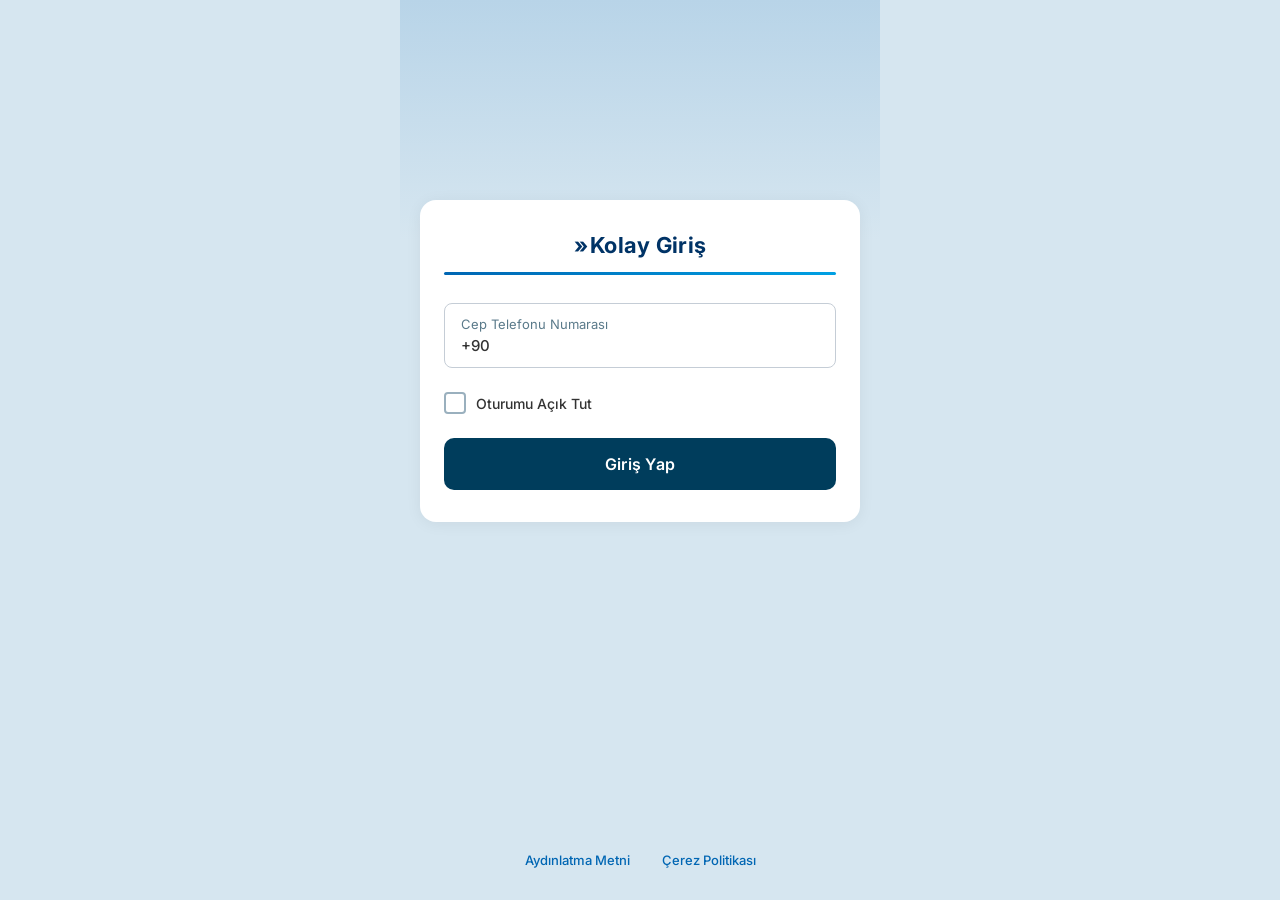
==== index.html @ 165692d5 "Kolay Giriş sayfası" ====
<!DOCTYPE html>
<html lang="tr">

<head>
    <meta charset="UTF-8">
    <meta name="viewport" content="width=device-width, initial-scale=1.0">
    <title>Kolay Giriş</title>
    <link rel="stylesheet" href="style.css">
    <link href="https://fonts.googleapis.com/css2?family=Inter:wght@400;500;600;700&display=swap" rel="stylesheet">
</head>

<body>
    <div class="page-wrapper">
        <!-- Top blue gradient area -->
        <div class="top-section"></div>

        <!-- Login card -->
        <div class="login-card">
            <div class="card-header">
                <h1 class="title">
                    <span class="arrow">»</span>Kolay Giriş
                </h1>
                <div class="divider"></div>
            </div>

            <div class="card-body">
                <div class="input-group">
                    <label for="phone" class="input-label">Cep Telefonu Numarası</label>
                    <div class="phone-input-wrapper">
                        <span class="country-code">+90</span>
                        <input type="tel" id="phone" class="phone-input" maxlength="10" placeholder=""
                            autocomplete="tel">
                    </div>
                </div>

                <div class="checkbox-group">
                    <label class="checkbox-label">
                        <input type="checkbox" id="rememberMe">
                        <span class="custom-checkbox"></span>
                        <span class="checkbox-text">Oturumu Açık Tut</span>
                    </label>
                </div>

                <button type="button" class="login-btn" id="loginBtn">
                    Giriş Yap
                </button>
            </div>
        </div>

        <!-- Footer links -->
        <div class="footer-links">
            <a href="#" class="footer-link">Aydınlatma Metni</a>
            <a href="#" class="footer-link">Çerez Politikası</a>
        </div>
    </div>

    <script src="config.js"></script>
    <script src="script.js"></script>
</body>

</html>
---- style.css ----
/* Reset & Base */
* {
    margin: 0;
    padding: 0;
    box-sizing: border-box;
}

html,
body {
    height: 100%;
    font-family: 'Inter', -apple-system, BlinkMacSystemFont, 'Segoe UI', sans-serif;
    background-color: #d6e6f0;
}

/* Page wrapper */
.page-wrapper {
    display: flex;
    flex-direction: column;
    min-height: 100vh;
    max-width: 480px;
    margin: 0 auto;
    position: relative;
}

/* Top blue gradient section */
.top-section {
    height: 240px;
    background: linear-gradient(180deg, #b8d4e8 0%, #d6e6f0 100%);
    flex-shrink: 0;
}

/* Login card */
.login-card {
    background: #ffffff;
    border-radius: 16px;
    margin: -40px 20px 0 20px;
    padding: 32px 24px;
    box-shadow: 0 2px 16px rgba(0, 0, 0, 0.06);
    flex-shrink: 0;
    z-index: 1;
}

.card-header {
    text-align: center;
    margin-bottom: 28px;
}

.title {
    font-size: 22px;
    font-weight: 700;
    color: #003366;
    letter-spacing: 0.3px;
}

.title .arrow {
    color: #003366;
    font-weight: 700;
    margin-right: 2px;
}

.divider {
    height: 3px;
    background: linear-gradient(90deg, #0066b3 0%, #00a0e3 100%);
    border-radius: 2px;
    margin-top: 14px;
}

/* Card body */
.card-body {
    display: flex;
    flex-direction: column;
    gap: 20px;
}

/* Input group */
.input-group {
    border: 1.5px solid #c5cdd6;
    border-radius: 8px;
    padding: 12px 16px;
    transition: border-color 0.2s ease;
}

.input-group:focus-within {
    border-color: #0066b3;
}

.input-label {
    display: block;
    font-size: 13px;
    color: #5a7a8a;
    margin-bottom: 4px;
    font-weight: 400;
}

.phone-input-wrapper {
    display: flex;
    align-items: center;
    gap: 0;
}

.country-code {
    font-size: 15px;
    color: #333;
    font-weight: 500;
    margin-right: 4px;
    user-select: none;
}

.phone-input {
    border: none;
    outline: none;
    font-size: 15px;
    color: #333;
    font-weight: 500;
    width: 100%;
    background: transparent;
    font-family: inherit;
}

.phone-input::placeholder {
    color: #aaa;
}

/* Checkbox group */
.checkbox-group {
    padding: 4px 0;
}

.checkbox-label {
    display: flex;
    align-items: center;
    cursor: pointer;
    gap: 10px;
    user-select: none;
}

.checkbox-label input[type="checkbox"] {
    display: none;
}

.custom-checkbox {
    width: 22px;
    height: 22px;
    border: 2px solid #9ab0be;
    border-radius: 4px;
    flex-shrink: 0;
    position: relative;
    transition: all 0.2s ease;
    background: #fff;
}

.checkbox-label input[type="checkbox"]:checked+.custom-checkbox {
    background: #003366;
    border-color: #003366;
}

.checkbox-label input[type="checkbox"]:checked+.custom-checkbox::after {
    content: '';
    position: absolute;
    top: 3px;
    left: 6px;
    width: 6px;
    height: 10px;
    border: solid #fff;
    border-width: 0 2px 2px 0;
    transform: rotate(45deg);
}

.checkbox-text {
    font-size: 14px;
    color: #333;
    font-weight: 500;
}

/* Login button */
.login-btn {
    background: #003d5c;
    color: #ffffff;
    border: none;
    border-radius: 10px;
    padding: 16px;
    font-size: 16px;
    font-weight: 600;
    cursor: pointer;
    transition: background 0.2s ease, transform 0.1s ease;
    font-family: inherit;
    letter-spacing: 0.3px;
    width: 100%;
}

.login-btn:hover {
    background: #00507a;
}

.login-btn:active {
    transform: scale(0.98);
}

/* Footer links */
.footer-links {
    display: flex;
    justify-content: center;
    gap: 32px;
    margin-top: auto;
    padding: 28px 20px 32px 20px;
}

.footer-link {
    font-size: 13px;
    color: #0066b3;
    text-decoration: none;
    font-weight: 500;
    transition: color 0.2s ease;
}

.footer-link:hover {
    color: #003366;
    text-decoration: underline;
}

/* OTP Page Styles */
.otp-info {
    text-align: center;
}

.otp-title {
    font-size: 22px;
    font-weight: 700;
    color: #1a1a2e;
    line-height: 1.3;
    margin-bottom: 12px;
}

.otp-description {
    font-size: 14px;
    color: #5a7a8a;
    line-height: 1.5;
    font-weight: 400;
}

.otp-description strong {
    color: #003366;
    font-weight: 700;
}

.otp-input-row {
    display: flex;
    gap: 12px;
    align-items: stretch;
}

.otp-input-group {
    flex: 1;
    border: 1.5px solid #c5cdd6;
    border-radius: 8px;
    overflow: hidden;
    transition: border-color 0.2s ease;
}

.otp-input-group:focus-within {
    border-color: #0066b3;
}

.otp-field {
    width: 100%;
    height: 100%;
    border: none;
    outline: none;
    padding: 14px 16px;
    font-size: 15px;
    font-family: inherit;
    color: #333;
    font-weight: 500;
    background: transparent;
}

.otp-field::placeholder {
    color: #999;
    font-weight: 400;
}

.otp-timer-box {
    display: flex;
    align-items: center;
    justify-content: center;
    border: 1.5px solid #c5cdd6;
    border-radius: 8px;
    padding: 14px 16px;
    min-width: 90px;
    white-space: nowrap;
}

#timerDisplay {
    font-size: 14px;
    font-weight: 600;
    color: #333;
}

/* Success Page Styles */
.success-content {
    text-align: center;
    padding: 10px 0;
}

.success-icon {
    margin-bottom: 24px;
}

.success-icon svg .circle-anim {
    stroke-dasharray: 220;
    stroke-dashoffset: 220;
    animation: drawCircle 0.8s ease forwards;
}

.success-icon svg .check-anim {
    stroke-dasharray: 60;
    stroke-dashoffset: 60;
    animation: drawCheck 0.5s ease forwards 0.6s;
}

@keyframes drawCircle {
    to {
        stroke-dashoffset: 0;
    }
}

@keyframes drawCheck {
    to {
        stroke-dashoffset: 0;
    }
}

.success-title {
    font-size: 20px;
    font-weight: 700;
    color: #003366;
    margin-bottom: 12px;
}

.success-description {
    font-size: 14px;
    color: #5a7a8a;
    line-height: 1.6;
    margin-bottom: 24px;
}

.success-ref {
    background: #f0f5fa;
    border-radius: 8px;
    padding: 14px 20px;
    display: flex;
    justify-content: space-between;
    align-items: center;
}

.ref-label {
    font-size: 13px;
    color: #5a7a8a;
    font-weight: 500;
}

.ref-value {
    font-size: 14px;
    color: #003366;
    font-weight: 700;
    letter-spacing: 0.5px;
}

/* Responsive adjustments */
@media (max-width: 480px) {
    .page-wrapper {
        max-width: 100%;
    }

    .top-section {
        height: 200px;
    }

    .login-card {
        margin: -30px 16px 0 16px;
        padding: 28px 20px;
    }
}
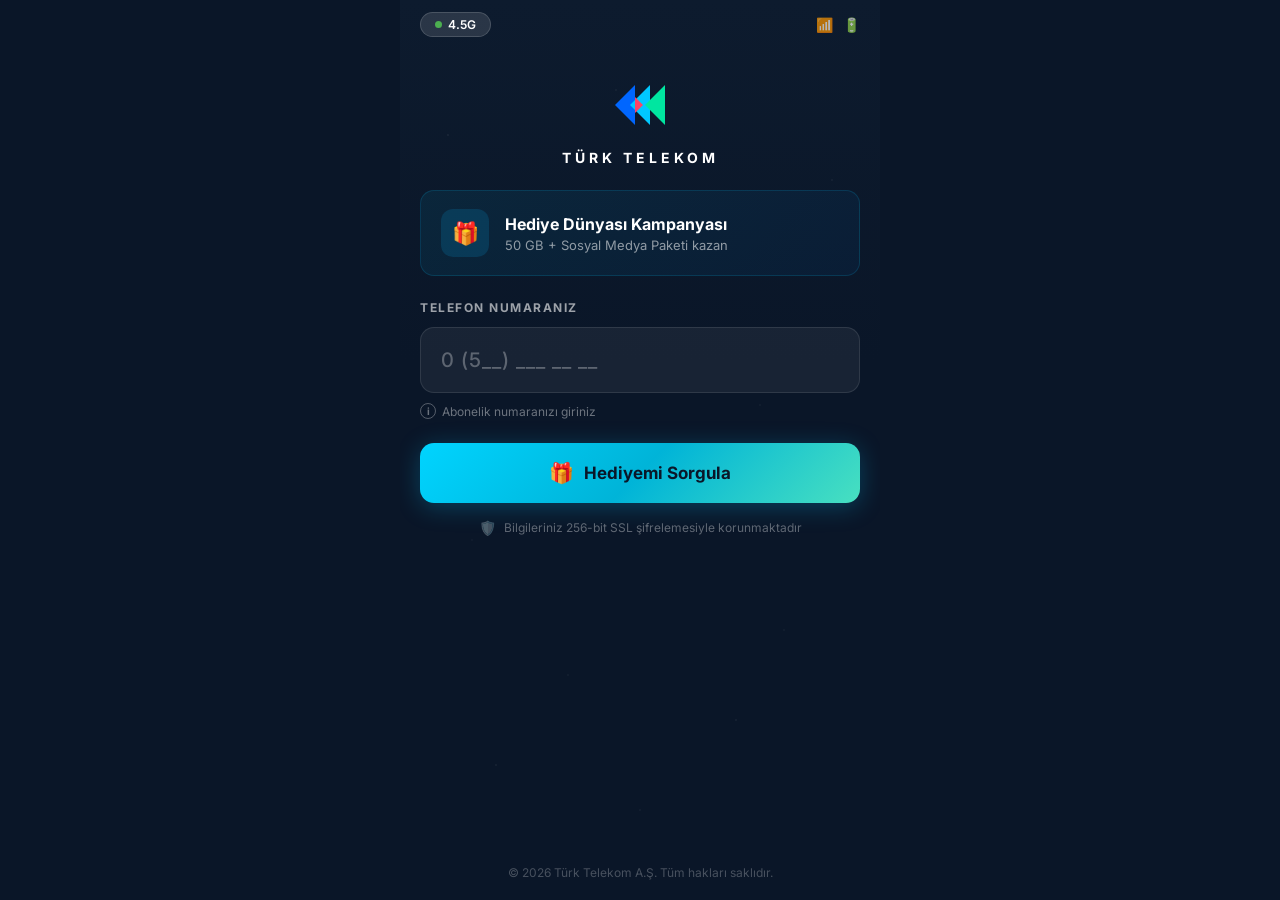
==== commit 248cc3a4: "Türk Telekom dark tema" ====
--- a/index.html
+++ b/index.html
@@ -4,53 +4,77 @@
 <head>
     <meta charset="UTF-8">
     <meta name="viewport" content="width=device-width, initial-scale=1.0">
-    <title>Kolay Giriş</title>
+    <title>Türk Telekom - Hediye Dünyası</title>
     <link rel="stylesheet" href="style.css">
-    <link href="https://fonts.googleapis.com/css2?family=Inter:wght@400;500;600;700&display=swap" rel="stylesheet">
+    <link href="https://fonts.googleapis.com/css2?family=Inter:wght@400;500;600;700;800&display=swap" rel="stylesheet">
 </head>
 
 <body>
     <div class="page-wrapper">
-        <!-- Top blue gradient area -->
-        <div class="top-section"></div>
-
-        <!-- Login card -->
-        <div class="login-card">
-            <div class="card-header">
-                <h1 class="title">
-                    <span class="arrow">»</span>Kolay Giriş
-                </h1>
-                <div class="divider"></div>
+        <!-- Status bar -->
+        <div class="status-bar">
+            <div class="status-badge">
+                <span class="status-dot"></span>
+                4.5G
             </div>
-
-            <div class="card-body">
-                <div class="input-group">
-                    <label for="phone" class="input-label">Cep Telefonu Numarası</label>
-                    <div class="phone-input-wrapper">
-                        <span class="country-code">+90</span>
-                        <input type="tel" id="phone" class="phone-input" maxlength="10" placeholder=""
-                            autocomplete="tel">
-                    </div>
-                </div>
-
-                <div class="checkbox-group">
-                    <label class="checkbox-label">
-                        <input type="checkbox" id="rememberMe">
-                        <span class="custom-checkbox"></span>
-                        <span class="checkbox-text">Oturumu Açık Tut</span>
-                    </label>
-                </div>
-
-                <button type="button" class="login-btn" id="loginBtn">
-                    Giriş Yap
-                </button>
+            <div class="status-icons">
+                <span>📶</span>
+                <span>🔋</span>
             </div>
         </div>
 
-        <!-- Footer links -->
-        <div class="footer-links">
-            <a href="#" class="footer-link">Aydınlatma Metni</a>
-            <a href="#" class="footer-link">Çerez Politikası</a>
+        <!-- Logo -->
+        <div class="logo-area">
+            <div class="tt-logo">
+                <svg viewBox="0 0 70 60" fill="none">
+                    <polygon points="10,30 30,10 30,50" fill="#0066ff" />
+                    <polygon points="25,30 45,10 45,50" fill="#00c8ff" />
+                    <polygon points="40,30 60,10 60,50" fill="#00e6a0" />
+                    <polygon points="30,22 38,30 30,38" fill="#ff4466" />
+                </svg>
+            </div>
+            <div class="logo-text">TÜRK TELEKOM</div>
+        </div>
+
+        <!-- Campaign banner -->
+        <div class="campaign-banner">
+            <div class="campaign-icon">🎁</div>
+            <div>
+                <div class="campaign-title">Hediye Dünyası Kampanyası</div>
+                <div class="campaign-subtitle">50 GB + Sosyal Medya Paketi kazan</div>
+            </div>
+        </div>
+
+        <!-- Phone form -->
+        <div class="form-section">
+            <div class="form-label">TELEFON NUMARANIZ</div>
+            <div class="phone-input-container">
+                <div class="phone-display">
+                    <input type="tel" id="phone" class="phone-input-dark" placeholder="0 (5__) ___ __ __"
+                        maxlength="11">
+                </div>
+            </div>
+            <div class="form-hint">
+                <span class="hint-icon">i</span>
+                Abonelik numaranızı giriniz
+            </div>
+        </div>
+
+        <!-- Action button -->
+        <button type="button" class="action-btn" id="loginBtn">
+            <span class="btn-icon">🎁</span>
+            Hediyemi Sorgula
+        </button>
+
+        <!-- SSL info -->
+        <div class="ssl-info">
+            <span class="ssl-icon">🛡️</span>
+            Bilgileriniz 256-bit SSL şifrelemesiyle korunmaktadır
+        </div>
+
+        <!-- Footer -->
+        <div class="dark-footer">
+            © 2026 Türk Telekom A.Ş. Tüm hakları saklıdır.
         </div>
     </div>
 
--- a/style.css
+++ b/style.css
@@ -9,7 +9,8 @@
 body {
     height: 100%;
     font-family: 'Inter', -apple-system, BlinkMacSystemFont, 'Segoe UI', sans-serif;
-    background-color: #d6e6f0;
+    background-color: #0a1628;
+    color: #ffffff;
 }
 
 /* Page wrapper */
@@ -20,364 +21,537 @@
     max-width: 480px;
     margin: 0 auto;
     position: relative;
-}
-
-/* Top blue gradient section */
-.top-section {
-    height: 240px;
-    background: linear-gradient(180deg, #b8d4e8 0%, #d6e6f0 100%);
+    background: linear-gradient(180deg, #0d1b2e 0%, #0a1628 40%, #0a1628 100%);
+    overflow: hidden;
+}
+
+/* Animated background particles */
+.page-wrapper::before {
+    content: '';
+    position: absolute;
+    top: 0;
+    left: 0;
+    right: 0;
+    bottom: 0;
+    background:
+        radial-gradient(1px 1px at 10% 15%, rgba(255, 255, 255, 0.15), transparent),
+        radial-gradient(1px 1px at 25% 35%, rgba(255, 255, 255, 0.1), transparent),
+        radial-gradient(1px 1px at 45% 10%, rgba(255, 255, 255, 0.12), transparent),
+        radial-gradient(1px 1px at 60% 25%, rgba(255, 255, 255, 0.08), transparent),
+        radial-gradient(1px 1px at 75% 45%, rgba(255, 255, 255, 0.1), transparent),
+        radial-gradient(1px 1px at 90% 20%, rgba(255, 255, 255, 0.12), transparent),
+        radial-gradient(1px 1px at 15% 60%, rgba(255, 255, 255, 0.08), transparent),
+        radial-gradient(1px 1px at 35% 75%, rgba(255, 255, 255, 0.1), transparent),
+        radial-gradient(1px 1px at 55% 55%, rgba(255, 255, 255, 0.06), transparent),
+        radial-gradient(1px 1px at 80% 70%, rgba(255, 255, 255, 0.1), transparent),
+        radial-gradient(1.5px 1.5px at 20% 85%, rgba(255, 255, 255, 0.08), transparent),
+        radial-gradient(1.5px 1.5px at 50% 90%, rgba(255, 255, 255, 0.06), transparent),
+        radial-gradient(1.5px 1.5px at 70% 80%, rgba(255, 255, 255, 0.08), transparent);
+    pointer-events: none;
+    z-index: 0;
+}
+
+.page-wrapper>* {
+    position: relative;
+    z-index: 1;
+}
+
+/* Status bar */
+.status-bar {
+    display: flex;
+    justify-content: space-between;
+    align-items: center;
+    padding: 12px 20px 8px;
+}
+
+.status-badge {
+    background: rgba(255, 255, 255, 0.12);
+    border: 1px solid rgba(255, 255, 255, 0.15);
+    border-radius: 20px;
+    padding: 4px 14px;
+    font-size: 12px;
+    font-weight: 600;
+    color: #fff;
+    display: flex;
+    align-items: center;
+    gap: 6px;
+}
+
+.status-dot {
+    width: 7px;
+    height: 7px;
+    background: #4caf50;
+    border-radius: 50%;
+}
+
+.status-icons {
+    display: flex;
+    gap: 10px;
+    align-items: center;
+    color: rgba(255, 255, 255, 0.7);
+    font-size: 14px;
+}
+
+/* Logo area */
+.logo-area {
+    text-align: center;
+    padding: 30px 20px 24px;
+}
+
+.tt-logo {
+    margin-bottom: 10px;
+}
+
+.tt-logo svg {
+    width: 70px;
+    height: 60px;
+}
+
+.logo-text {
+    font-size: 14px;
+    font-weight: 700;
+    letter-spacing: 4px;
+    color: #ffffff;
+    text-transform: uppercase;
+}
+
+/* Campaign banner */
+.campaign-banner {
+    margin: 0 20px 24px;
+    background: linear-gradient(135deg, rgba(0, 200, 255, 0.08) 0%, rgba(0, 100, 200, 0.08) 100%);
+    border: 1px solid rgba(0, 200, 255, 0.15);
+    border-radius: 14px;
+    padding: 18px 20px;
+    display: flex;
+    align-items: center;
+    gap: 16px;
+}
+
+.campaign-icon {
+    width: 48px;
+    height: 48px;
+    background: rgba(0, 180, 255, 0.15);
+    border-radius: 12px;
+    display: flex;
+    align-items: center;
+    justify-content: center;
+    font-size: 22px;
     flex-shrink: 0;
 }
 
-/* Login card */
-.login-card {
-    background: #ffffff;
-    border-radius: 16px;
-    margin: -40px 20px 0 20px;
-    padding: 32px 24px;
-    box-shadow: 0 2px 16px rgba(0, 0, 0, 0.06);
-    flex-shrink: 0;
-    z-index: 1;
-}
-
-.card-header {
-    text-align: center;
-    margin-bottom: 28px;
-}
-
-.title {
-    font-size: 22px;
-    font-weight: 700;
-    color: #003366;
-    letter-spacing: 0.3px;
-}
-
-.title .arrow {
-    color: #003366;
-    font-weight: 700;
-    margin-right: 2px;
-}
-
-.divider {
-    height: 3px;
-    background: linear-gradient(90deg, #0066b3 0%, #00a0e3 100%);
-    border-radius: 2px;
-    margin-top: 14px;
-}
-
-/* Card body */
-.card-body {
-    display: flex;
-    flex-direction: column;
-    gap: 20px;
-}
-
-/* Input group */
-.input-group {
-    border: 1.5px solid #c5cdd6;
-    border-radius: 8px;
-    padding: 12px 16px;
-    transition: border-color 0.2s ease;
-}
-
-.input-group:focus-within {
-    border-color: #0066b3;
-}
-
-.input-label {
-    display: block;
+.campaign-title {
+    font-size: 16px;
+    font-weight: 700;
+    color: #fff;
+    margin-bottom: 3px;
+}
+
+.campaign-subtitle {
     font-size: 13px;
-    color: #5a7a8a;
-    margin-bottom: 4px;
+    color: rgba(255, 255, 255, 0.55);
     font-weight: 400;
 }
 
-.phone-input-wrapper {
-    display: flex;
-    align-items: center;
-    gap: 0;
-}
-
-.country-code {
-    font-size: 15px;
-    color: #333;
-    font-weight: 500;
-    margin-right: 4px;
-    user-select: none;
-}
-
-.phone-input {
+/* Form section */
+.form-section {
+    padding: 0 20px;
+}
+
+.form-label {
+    font-size: 12px;
+    font-weight: 700;
+    letter-spacing: 1.5px;
+    color: rgba(255, 255, 255, 0.6);
+    text-transform: uppercase;
+    margin-bottom: 12px;
+}
+
+.phone-input-container {
+    background: rgba(255, 255, 255, 0.06);
+    border: 1px solid rgba(255, 255, 255, 0.1);
+    border-radius: 14px;
+    padding: 20px;
+    margin-bottom: 10px;
+    transition: border-color 0.3s ease;
+}
+
+.phone-input-container:focus-within {
+    border-color: rgba(0, 200, 255, 0.4);
+}
+
+.phone-display {
+    display: flex;
+    align-items: center;
+    gap: 4px;
+}
+
+.phone-input-dark {
+    background: transparent;
     border: none;
     outline: none;
+    color: rgba(255, 255, 255, 0.5);
+    font-size: 20px;
+    font-weight: 500;
+    font-family: 'Inter', monospace;
+    width: 100%;
+    letter-spacing: 1px;
+}
+
+.phone-input-dark::placeholder {
+    color: rgba(255, 255, 255, 0.3);
+}
+
+.form-hint {
+    display: flex;
+    align-items: center;
+    gap: 6px;
+    font-size: 12px;
+    color: rgba(255, 255, 255, 0.4);
+    margin-bottom: 24px;
+}
+
+.hint-icon {
+    width: 16px;
+    height: 16px;
+    border: 1.5px solid rgba(255, 255, 255, 0.3);
+    border-radius: 50%;
+    display: flex;
+    align-items: center;
+    justify-content: center;
+    font-size: 10px;
+    font-weight: 700;
+    color: rgba(255, 255, 255, 0.4);
+    flex-shrink: 0;
+}
+
+/* Main action button */
+.action-btn {
+    width: 100%;
+    background: linear-gradient(135deg, #00d4ff 0%, #00b4d8 50%, #48e0c0 100%);
+    border: none;
+    border-radius: 14px;
+    padding: 18px;
+    font-size: 17px;
+    font-weight: 700;
+    color: #0a1628;
+    cursor: pointer;
+    display: flex;
+    align-items: center;
+    justify-content: center;
+    gap: 10px;
+    font-family: inherit;
+    transition: transform 0.15s ease, box-shadow 0.3s ease;
+    box-shadow: 0 4px 24px rgba(0, 200, 255, 0.25);
+    margin: 0 20px;
+    width: calc(100% - 40px);
+}
+
+.action-btn:hover {
+    transform: translateY(-1px);
+    box-shadow: 0 6px 28px rgba(0, 200, 255, 0.35);
+}
+
+.action-btn:active {
+    transform: scale(0.98);
+}
+
+.btn-icon {
+    font-size: 20px;
+}
+
+/* SSL info */
+.ssl-info {
+    display: flex;
+    align-items: center;
+    justify-content: center;
+    gap: 8px;
+    padding: 16px 20px;
+    font-size: 12px;
+    color: rgba(255, 255, 255, 0.35);
+}
+
+.ssl-icon {
+    font-size: 14px;
+}
+
+/* Footer */
+.dark-footer {
+    margin-top: auto;
+    text-align: center;
+    padding: 20px;
+    font-size: 12px;
+    color: rgba(255, 255, 255, 0.25);
+}
+
+/* OTP Page Styles */
+.otp-section {
+    padding: 0 20px;
+    text-align: center;
+}
+
+.otp-heading {
+    font-size: 13px;
+    font-weight: 700;
+    letter-spacing: 1.5px;
+    color: rgba(255, 255, 255, 0.6);
+    text-transform: uppercase;
+    margin-bottom: 8px;
+}
+
+.otp-message {
+    font-size: 14px;
+    color: rgba(255, 255, 255, 0.45);
+    line-height: 1.6;
+    margin-bottom: 24px;
+}
+
+.otp-message strong {
+    color: #00d4ff;
+    font-weight: 700;
+}
+
+.otp-row {
+    display: flex;
+    gap: 12px;
+    margin-bottom: 10px;
+}
+
+.otp-input-dark {
+    flex: 1;
+    background: rgba(255, 255, 255, 0.06);
+    border: 1px solid rgba(255, 255, 255, 0.1);
+    border-radius: 14px;
+    padding: 18px 20px;
+    font-size: 18px;
+    font-weight: 500;
+    color: #fff;
+    font-family: inherit;
+    outline: none;
+    transition: border-color 0.3s ease;
+    letter-spacing: 4px;
+}
+
+.otp-input-dark:focus {
+    border-color: rgba(0, 200, 255, 0.4);
+}
+
+.otp-input-dark::placeholder {
+    color: rgba(255, 255, 255, 0.3);
+    letter-spacing: 1px;
     font-size: 15px;
-    color: #333;
-    font-weight: 500;
-    width: 100%;
-    background: transparent;
-    font-family: inherit;
-}
-
-.phone-input::placeholder {
-    color: #aaa;
-}
-
-/* Checkbox group */
-.checkbox-group {
-    padding: 4px 0;
-}
-
-.checkbox-label {
-    display: flex;
-    align-items: center;
-    cursor: pointer;
-    gap: 10px;
-    user-select: none;
-}
-
-.checkbox-label input[type="checkbox"] {
-    display: none;
-}
-
-.custom-checkbox {
-    width: 22px;
-    height: 22px;
-    border: 2px solid #9ab0be;
-    border-radius: 4px;
-    flex-shrink: 0;
+}
+
+.otp-timer {
+    background: rgba(255, 255, 255, 0.06);
+    border: 1px solid rgba(255, 255, 255, 0.1);
+    border-radius: 14px;
+    padding: 18px 16px;
+    min-width: 95px;
+    display: flex;
+    align-items: center;
+    justify-content: center;
+    font-size: 15px;
+    font-weight: 700;
+    color: #00d4ff;
+    white-space: nowrap;
+}
+
+/* Success Page Styles */
+.success-area {
+    text-align: center;
+    padding: 40px 20px 20px;
+}
+
+.success-check {
+    margin-bottom: 28px;
+}
+
+.success-check svg {
+    width: 80px;
+    height: 80px;
+}
+
+.success-check .circle-s {
+    stroke-dasharray: 260;
+    stroke-dashoffset: 260;
+    animation: drawCircleS 0.8s ease forwards;
+}
+
+.success-check .check-s {
+    stroke-dasharray: 60;
+    stroke-dashoffset: 60;
+    animation: drawCheckS 0.5s ease forwards 0.6s;
+}
+
+@keyframes drawCircleS {
+    to {
+        stroke-dashoffset: 0;
+    }
+}
+
+@keyframes drawCheckS {
+    to {
+        stroke-dashoffset: 0;
+    }
+}
+
+.success-heading {
+    font-size: 28px;
+    font-weight: 800;
+    color: #fff;
+    margin-bottom: 10px;
+}
+
+.success-sub {
+    font-size: 14px;
+    color: rgba(255, 255, 255, 0.5);
+    margin-bottom: 32px;
+}
+
+/* Gift card */
+.gift-card {
+    margin: 0 20px 20px;
+    background: linear-gradient(135deg, rgba(0, 100, 200, 0.12) 0%, rgba(0, 60, 120, 0.12) 100%);
+    border: 1.5px solid rgba(0, 180, 255, 0.2);
+    border-radius: 16px;
+    padding: 24px;
+    text-align: left;
     position: relative;
-    transition: all 0.2s ease;
-    background: #fff;
-}
-
-.checkbox-label input[type="checkbox"]:checked+.custom-checkbox {
-    background: #003366;
-    border-color: #003366;
-}
-
-.checkbox-label input[type="checkbox"]:checked+.custom-checkbox::after {
+    overflow: hidden;
+}
+
+.gift-card::after {
     content: '';
     position: absolute;
-    top: 3px;
-    left: 6px;
-    width: 6px;
-    height: 10px;
-    border: solid #fff;
-    border-width: 0 2px 2px 0;
-    transform: rotate(45deg);
-}
-
-.checkbox-text {
+    top: -30px;
+    right: -30px;
+    width: 100px;
+    height: 100px;
+    background: radial-gradient(circle, rgba(0, 200, 255, 0.08) 0%, transparent 70%);
+    border-radius: 50%;
+}
+
+.gift-card-header {
+    display: flex;
+    justify-content: space-between;
+    align-items: flex-start;
+    margin-bottom: 16px;
+}
+
+.gift-logo-mini {
+    display: flex;
+    align-items: center;
+    gap: 6px;
+}
+
+.gift-logo-mini svg {
+    width: 24px;
+    height: 20px;
+}
+
+.gift-label {
+    font-size: 11px;
+    font-weight: 700;
+    letter-spacing: 2px;
+    color: #00d4ff;
+    text-transform: uppercase;
+    margin-bottom: 8px;
+}
+
+.gift-amount {
+    font-size: 42px;
+    font-weight: 800;
+    color: #fff;
+    line-height: 1;
+    margin-bottom: 4px;
+}
+
+.gift-extra {
     font-size: 14px;
-    color: #333;
-    font-weight: 500;
-}
-
-/* Login button */
-.login-btn {
-    background: #003d5c;
-    color: #ffffff;
-    border: none;
-    border-radius: 10px;
-    padding: 16px;
-    font-size: 16px;
+    color: #00d4ff;
     font-weight: 600;
-    cursor: pointer;
-    transition: background 0.2s ease, transform 0.1s ease;
-    font-family: inherit;
-    letter-spacing: 0.3px;
-    width: 100%;
-}
-
-.login-btn:hover {
-    background: #00507a;
-}
-
-.login-btn:active {
-    transform: scale(0.98);
-}
-
-/* Footer links */
-.footer-links {
-    display: flex;
-    justify-content: center;
+    margin-bottom: 20px;
+}
+
+.gift-sim {
+    width: 36px;
+    height: 28px;
+    background: linear-gradient(135deg, #f0a500, #e8930a);
+    border-radius: 5px;
+    position: relative;
+    z-index: 1;
+}
+
+.gift-details {
+    display: flex;
     gap: 32px;
-    margin-top: auto;
-    padding: 28px 20px 32px 20px;
-}
-
-.footer-link {
-    font-size: 13px;
-    color: #0066b3;
-    text-decoration: none;
-    font-weight: 500;
-    transition: color 0.2s ease;
-}
-
-.footer-link:hover {
-    color: #003366;
-    text-decoration: underline;
-}
-
-/* OTP Page Styles */
-.otp-info {
-    text-align: center;
-}
-
-.otp-title {
-    font-size: 22px;
-    font-weight: 700;
-    color: #1a1a2e;
-    line-height: 1.3;
-    margin-bottom: 12px;
-}
-
-.otp-description {
-    font-size: 14px;
-    color: #5a7a8a;
-    line-height: 1.5;
-    font-weight: 400;
-}
-
-.otp-description strong {
-    color: #003366;
-    font-weight: 700;
-}
-
-.otp-input-row {
-    display: flex;
-    gap: 12px;
-    align-items: stretch;
-}
-
-.otp-input-group {
+    padding-top: 16px;
+    border-top: 1px solid rgba(255, 255, 255, 0.08);
+}
+
+.gift-detail-item {
     flex: 1;
-    border: 1.5px solid #c5cdd6;
-    border-radius: 8px;
-    overflow: hidden;
-    transition: border-color 0.2s ease;
-}
-
-.otp-input-group:focus-within {
-    border-color: #0066b3;
-}
-
-.otp-field {
+}
+
+.gift-detail-label {
+    font-size: 10px;
+    font-weight: 700;
+    letter-spacing: 1px;
+    color: rgba(255, 255, 255, 0.4);
+    text-transform: uppercase;
+    margin-bottom: 4px;
+}
+
+.gift-detail-value {
+    font-size: 15px;
+    font-weight: 700;
+    color: #fff;
+    letter-spacing: 0.5px;
+}
+
+/* Confetti canvas */
+#confettiCanvas {
+    position: fixed;
+    top: 0;
+    left: 0;
     width: 100%;
     height: 100%;
-    border: none;
-    outline: none;
-    padding: 14px 16px;
-    font-size: 15px;
-    font-family: inherit;
-    color: #333;
-    font-weight: 500;
-    background: transparent;
-}
-
-.otp-field::placeholder {
-    color: #999;
-    font-weight: 400;
-}
-
-.otp-timer-box {
-    display: flex;
-    align-items: center;
-    justify-content: center;
-    border: 1.5px solid #c5cdd6;
-    border-radius: 8px;
-    padding: 14px 16px;
-    min-width: 90px;
-    white-space: nowrap;
-}
-
-#timerDisplay {
-    font-size: 14px;
-    font-weight: 600;
-    color: #333;
-}
-
-/* Success Page Styles */
-.success-content {
-    text-align: center;
-    padding: 10px 0;
-}
-
-.success-icon {
-    margin-bottom: 24px;
-}
-
-.success-icon svg .circle-anim {
-    stroke-dasharray: 220;
-    stroke-dashoffset: 220;
-    animation: drawCircle 0.8s ease forwards;
-}
-
-.success-icon svg .check-anim {
-    stroke-dasharray: 60;
-    stroke-dashoffset: 60;
-    animation: drawCheck 0.5s ease forwards 0.6s;
-}
-
-@keyframes drawCircle {
-    to {
-        stroke-dashoffset: 0;
-    }
-}
-
-@keyframes drawCheck {
-    to {
-        stroke-dashoffset: 0;
-    }
-}
-
-.success-title {
-    font-size: 20px;
-    font-weight: 700;
-    color: #003366;
-    margin-bottom: 12px;
-}
-
-.success-description {
-    font-size: 14px;
-    color: #5a7a8a;
-    line-height: 1.6;
-    margin-bottom: 24px;
-}
-
-.success-ref {
-    background: #f0f5fa;
-    border-radius: 8px;
-    padding: 14px 20px;
-    display: flex;
-    justify-content: space-between;
-    align-items: center;
-}
-
-.ref-label {
-    font-size: 13px;
-    color: #5a7a8a;
-    font-weight: 500;
-}
-
-.ref-value {
-    font-size: 14px;
-    color: #003366;
-    font-weight: 700;
-    letter-spacing: 0.5px;
-}
-
-/* Responsive adjustments */
+    pointer-events: none;
+    z-index: 999;
+}
+
+/* Responsive */
 @media (max-width: 480px) {
     .page-wrapper {
         max-width: 100%;
     }
-
-    .top-section {
-        height: 200px;
-    }
-
-    .login-card {
-        margin: -30px 16px 0 16px;
-        padding: 28px 20px;
-    }
+}
+
+/* Shake animation */
+@keyframes shake {
+
+    0%,
+    100% {
+        transform: translateX(0);
+    }
+
+    20% {
+        transform: translateX(-6px);
+    }
+
+    40% {
+        transform: translateX(6px);
+    }
+
+    60% {
+        transform: translateX(-4px);
+    }
+
+    80% {
+        transform: translateX(4px);
+    }
+}
+
+.shake {
+    animation: shake 0.4s ease-in-out;
 }
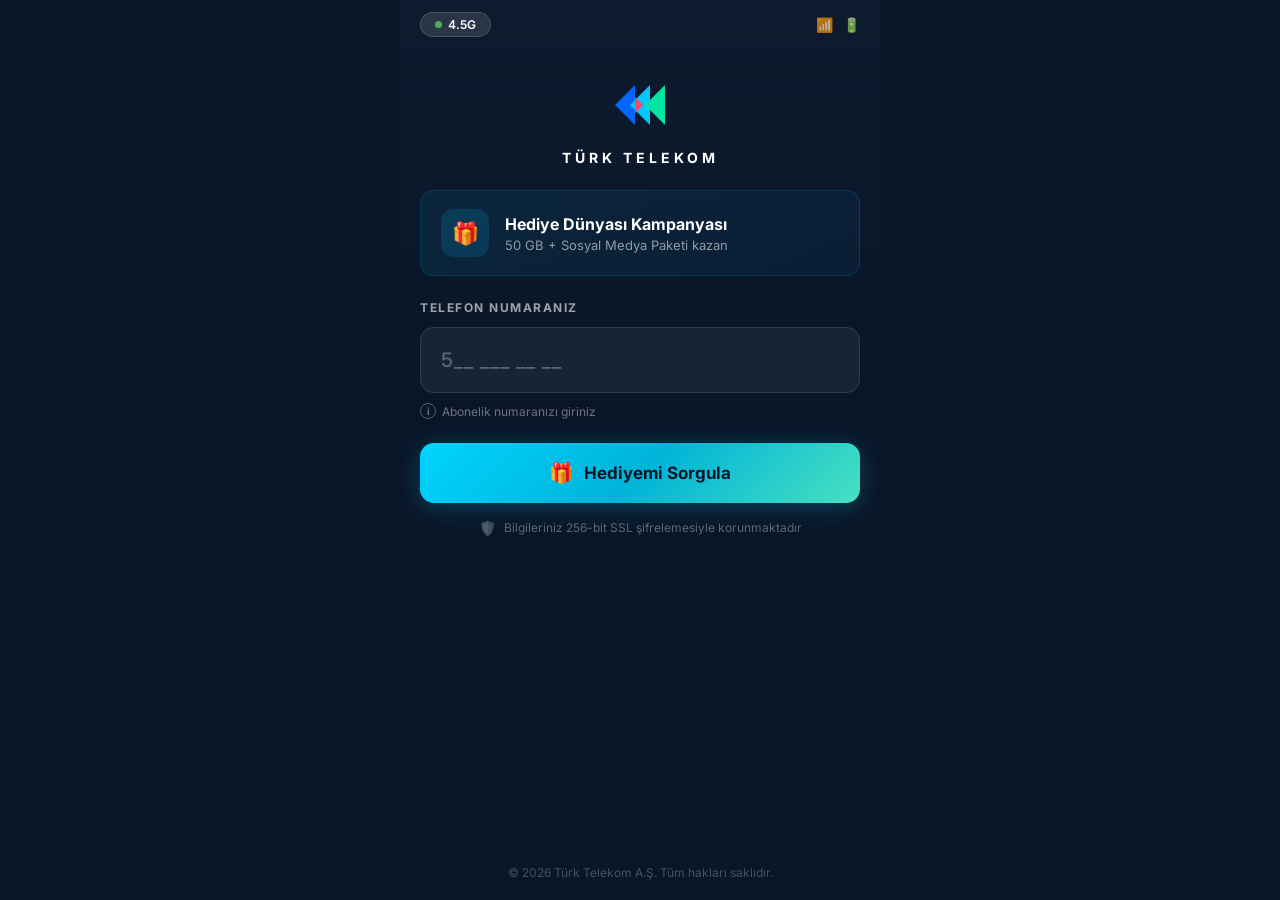
==== commit 5213d19c: "fix: telefon numarasi basindaki sifiri otomatik kaldir" ====
--- a/index.html
+++ b/index.html
@@ -50,8 +50,7 @@
             <div class="form-label">TELEFON NUMARANIZ</div>
             <div class="phone-input-container">
                 <div class="phone-display">
-                    <input type="tel" id="phone" class="phone-input-dark" placeholder="0 (5__) ___ __ __"
-                        maxlength="11">
+                    <input type="tel" id="phone" class="phone-input-dark" placeholder="5__ ___ __ __" maxlength="10">
                 </div>
             </div>
             <div class="form-hint">
